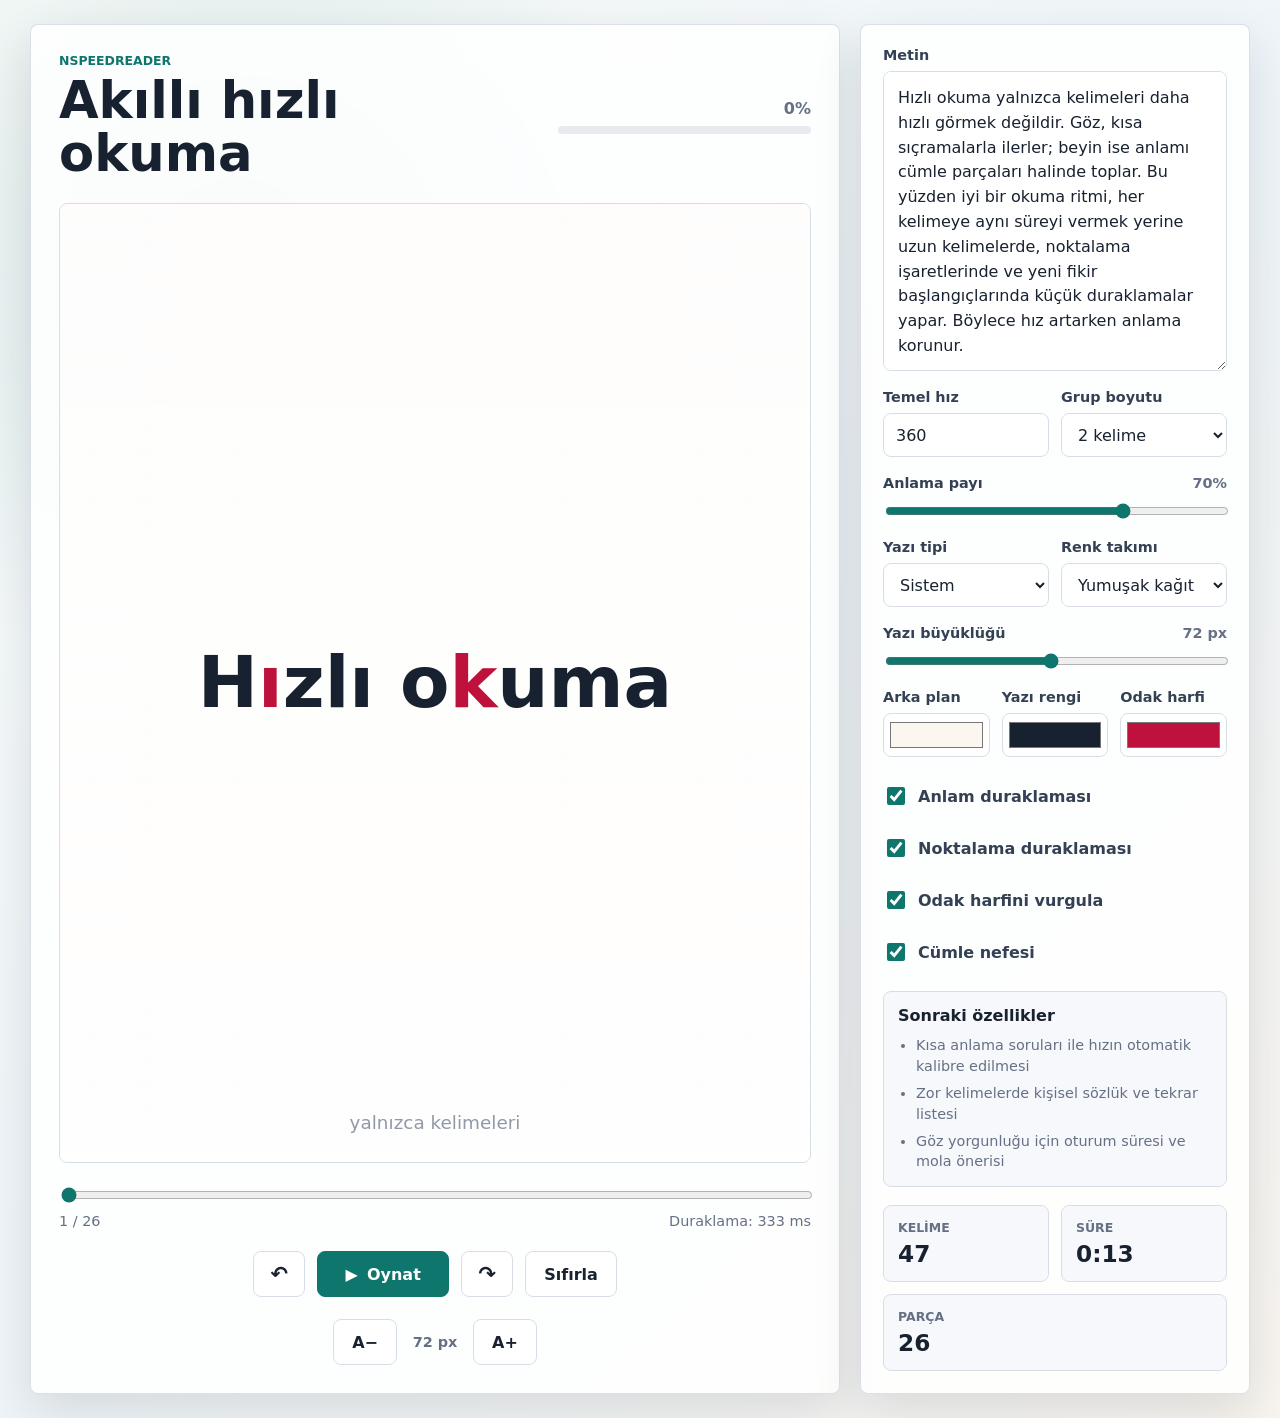
==== public/index.html @ 37d138a9 "Add Wrangler config and serve static files from public/ Cloudflare Workers Builds failed because the" ====
<!doctype html>
<html lang="tr">
  <head>
    <meta charset="utf-8" />
    <meta name="viewport" content="width=device-width, initial-scale=1" />
    <title>NSpeedReader</title>
    <link rel="stylesheet" href="styles.css" />
  </head>
  <body>
    <main class="app-shell">
      <section class="reader-panel" aria-label="Okuma paneli">
        <header class="topbar">
          <div>
            <p class="eyebrow">NSpeedReader</p>
            <h1>Akıllı hızlı okuma</h1>
          </div>
          <div class="progress-card" aria-label="İlerleme">
            <span id="progressLabel">0%</span>
            <div class="progress-track">
              <div id="progressBar" class="progress-fill"></div>
            </div>
          </div>
        </header>

        <div class="stage" aria-live="polite">
          <div id="previousText" class="context previous"></div>
          <div id="wordDisplay" class="word-display">Başlat</div>
          <div id="nextText" class="context next"></div>
        </div>

        <div class="timeline">
          <input id="positionSlider" type="range" min="0" max="0" value="0" aria-label="Konum" />
          <div class="meta-row">
            <span id="positionLabel">0 / 0</span>
            <span id="pauseLabel">Duraklama: 0 ms</span>
          </div>
        </div>

        <div class="controls" aria-label="Kontroller">
          <button id="backBtn" class="icon-button" type="button" title="Geri al" aria-label="Geri al">
            <span aria-hidden="true">↶</span>
          </button>
          <button id="playBtn" class="primary-button" type="button">
            <span id="playIcon" aria-hidden="true">▶</span>
            <span id="playText">Oynat</span>
          </button>
          <button id="forwardBtn" class="icon-button" type="button" title="İleri al" aria-label="İleri al">
            <span aria-hidden="true">↷</span>
          </button>
          <button id="resetBtn" class="ghost-button" type="button">Sıfırla</button>
        </div>

        <div class="quick-bar" aria-label="Hızlı ayarlar">
          <button id="fontDownBtn" class="ghost-button" type="button" aria-label="Yazıyı küçült">A−</button>
          <span id="quickFontSize" class="quick-size">72 px</span>
          <button id="fontUpBtn" class="ghost-button" type="button" aria-label="Yazıyı büyüt">A+</button>
          <button id="settingsToggle" class="ghost-button settings-toggle" type="button" aria-expanded="false" aria-controls="settingsPanel">☰ Ayarlar</button>
        </div>
      </section>

      <div id="settingsBackdrop" class="settings-backdrop" hidden></div>
      <aside id="settingsPanel" class="settings-panel" aria-label="Ayarlar">
        <div class="sheet-header">
          <strong>Ayarlar</strong>
          <button id="settingsClose" class="ghost-button" type="button" aria-label="Ayarları kapat">Kapat</button>
        </div>
        <label class="field-block">
          <span>Metin</span>
          <textarea id="sourceText" spellcheck="false"></textarea>
        </label>

        <div class="setting-grid">
          <label class="field-block">
            <span>Temel hız</span>
            <input id="wpmInput" type="number" min="80" max="900" step="10" value="360" />
          </label>
          <label class="field-block">
            <span>Grup boyutu</span>
            <select id="groupSize">
              <option value="1">1 kelime</option>
              <option value="2" selected>2 kelime</option>
              <option value="3">3 kelime</option>
              <option value="auto">Otomatik</option>
            </select>
          </label>
        </div>

        <div class="slider-block">
          <div class="slider-label">
            <span>Anlama payı</span>
            <strong id="comprehensionValue">70%</strong>
          </div>
          <input id="comprehensionInput" type="range" min="0" max="100" value="70" />
        </div>

        <div class="setting-grid">
          <label class="field-block">
            <span>Yazı tipi</span>
            <select id="fontFamilyInput">
              <option value="system" selected>Sistem</option>
              <option value="serif">Serif</option>
              <option value="mono">Mono</option>
              <option value="dyslexic">Disleksi dostu</option>
            </select>
          </label>
          <label class="field-block">
            <span>Renk takımı</span>
            <select id="themeInput">
              <option value="paper" selected>Yumuşak kağıt</option>
              <option value="warm">Sıcak krem</option>
              <option value="sage">Adaçayı</option>
              <option value="night">Gece</option>
              <option value="custom">Özel</option>
            </select>
          </label>
        </div>

        <div class="slider-block">
          <div class="slider-label">
            <span>Yazı büyüklüğü</span>
            <strong id="fontSizeValue">72 px</strong>
          </div>
          <input id="fontSizeInput" type="range" min="20" max="128" step="2" value="72" />
        </div>

        <div class="color-grid">
          <label class="field-block">
            <span>Arka plan</span>
            <input id="backgroundColorInput" type="color" value="#fbf7ef" />
          </label>
          <label class="field-block">
            <span>Yazı rengi</span>
            <input id="textColorInput" type="color" value="#18212f" />
          </label>
          <label class="field-block">
            <span>Odak harfi</span>
            <input id="focusColorInput" type="color" value="#be123c" />
          </label>
        </div>

        <div class="toggle-row">
          <label>
            <input id="semanticPauseInput" type="checkbox" checked />
            <span>Anlam duraklaması</span>
          </label>
          <label>
            <input id="punctuationPauseInput" type="checkbox" checked />
            <span>Noktalama duraklaması</span>
          </label>
          <label>
            <input id="focusLetterInput" type="checkbox" checked />
            <span>Odak harfini vurgula</span>
          </label>
          <label>
            <input id="breathingPauseInput" type="checkbox" checked />
            <span>Cümle nefesi</span>
          </label>
        </div>

        <section class="suggestion-panel" aria-label="Geliştirme önerileri">
          <h2>Sonraki özellikler</h2>
          <ul>
            <li>Kısa anlama soruları ile hızın otomatik kalibre edilmesi</li>
            <li>Zor kelimelerde kişisel sözlük ve tekrar listesi</li>
            <li>Göz yorgunluğu için oturum süresi ve mola önerisi</li>
          </ul>
        </section>

        <div class="stats-grid" aria-label="Okuma istatistikleri">
          <div>
            <span>Kelime</span>
            <strong id="wordCount">0</strong>
          </div>
          <div>
            <span>Süre</span>
            <strong id="durationLabel">0:00</strong>
          </div>
          <div>
            <span>Parça</span>
            <strong id="chunkCount">0</strong>
          </div>
        </div>
      </aside>
    </main>

    <script src="app.js"></script>
  </body>
</html>
---- public/styles.css ----
:root {
  color-scheme: light;
  --ink: #18212f;
  --muted: #667085;
  --line: #d8dde6;
  --surface: #f6f8fb;
  --panel: #ffffff;
  --page-start: #f7faf8;
  --page-mid: #eef4f8;
  --page-end: #f8f4ef;
  --reader-bg: #fbf7ef;
  --reader-text: #18212f;
  --reader-context: rgba(102, 112, 133, 0.72);
  --focus-letter: #be123c;
  --reader-font: Inter, ui-sans-serif, system-ui, -apple-system, BlinkMacSystemFont, "Segoe UI", sans-serif;
  --reader-size: 72px;
  --accent: #0f766e;
  --accent-strong: #115e59;
  --warm: #d97706;
  --danger: #be123c;
  --shadow: 0 18px 48px rgba(21, 32, 50, 0.12);
}

* {
  box-sizing: border-box;
}

body {
  margin: 0;
  min-height: 100vh;
  font-family: Inter, ui-sans-serif, system-ui, -apple-system, BlinkMacSystemFont, "Segoe UI", sans-serif;
  color: var(--ink);
  background:
    radial-gradient(circle at 18% 18%, rgba(15, 118, 110, 0.12), transparent 28%),
    linear-gradient(135deg, var(--page-start) 0%, var(--page-mid) 52%, var(--page-end) 100%);
}

button,
input,
textarea,
select {
  font: inherit;
}

button {
  cursor: pointer;
}

.app-shell {
  width: min(1220px, calc(100vw - 32px));
  min-height: calc(100vh - 48px);
  margin: 24px auto;
  display: grid;
  grid-template-columns: minmax(0, 1fr) 390px;
  gap: 20px;
  align-items: stretch;
}

.reader-panel,
.settings-panel {
  background: rgba(255, 255, 255, 0.86);
  border: 1px solid rgba(216, 221, 230, 0.9);
  box-shadow: var(--shadow);
  backdrop-filter: blur(18px);
}

.reader-panel {
  min-height: 680px;
  border-radius: 8px;
  padding: 28px;
  display: grid;
  grid-template-rows: auto minmax(260px, 1fr) auto auto;
  gap: 22px;
}

.settings-panel {
  border-radius: 8px;
  padding: 22px;
  display: flex;
  flex-direction: column;
  gap: 18px;
}

.topbar {
  display: flex;
  align-items: center;
  justify-content: space-between;
  gap: 20px;
}

.eyebrow {
  margin: 0 0 6px;
  color: var(--accent);
  font-size: 0.78rem;
  font-weight: 800;
  text-transform: uppercase;
}

h1 {
  margin: 0;
  font-size: clamp(1.85rem, 4vw, 3.3rem);
  line-height: 1.04;
  letter-spacing: 0;
}

.progress-card {
  width: min(260px, 35vw);
  display: grid;
  gap: 8px;
  color: var(--muted);
  font-weight: 700;
  text-align: right;
}

.progress-track {
  height: 8px;
  background: #e7ebf0;
  border-radius: 999px;
  overflow: hidden;
}

.progress-fill {
  width: 0%;
  height: 100%;
  background: linear-gradient(90deg, var(--accent), var(--warm));
}

.stage {
  position: relative;
  border-radius: 8px;
  border: 1px solid var(--line);
  background:
    linear-gradient(180deg, rgba(255, 255, 255, 0.78), rgba(255, 255, 255, 0.94)),
    linear-gradient(0deg, var(--reader-bg), var(--reader-bg));
  display: grid;
  place-items: center;
  padding: 38px;
  overflow: hidden;
}

.stage::before {
  content: "";
  position: absolute;
  inset: 0;
  pointer-events: none;
  background:
    linear-gradient(90deg, rgba(255, 255, 255, 0.24), transparent 34%, transparent 66%, rgba(255, 255, 255, 0.24)),
    linear-gradient(180deg, rgba(255, 255, 255, 0.16), transparent 28%, transparent 72%, rgba(255, 255, 255, 0.16));
}

.word-display {
  position: relative;
  z-index: 1;
  width: 100%;
  min-height: 120px;
  display: flex;
  flex-wrap: wrap;
  align-items: center;
  justify-content: center;
  text-align: center;
  color: var(--reader-text);
  font-family: var(--reader-font);
  font-size: clamp(20px, var(--reader-size), 128px);
  font-weight: 850;
  line-height: 1.05;
  letter-spacing: 0;
  overflow-wrap: anywhere;
}

.word-token {
  display: inline-block;
  white-space: nowrap;
}

.word-space {
  display: inline-block;
  width: 0.36em;
}

.focus-letter {
  color: var(--focus-letter);
}

.context {
  position: absolute;
  z-index: 1;
  left: 30px;
  right: 30px;
  color: var(--reader-context);
  font-family: var(--reader-font);
  font-size: clamp(0.95rem, 2vw, 1.15rem);
  text-align: center;
  min-height: 28px;
  white-space: nowrap;
  overflow: hidden;
  text-overflow: ellipsis;
}

.previous {
  top: 22px;
}

.next {
  bottom: 22px;
}

.timeline {
  display: grid;
  gap: 8px;
}

input[type="range"] {
  width: 100%;
  accent-color: var(--accent);
}

.meta-row,
.slider-label {
  display: flex;
  justify-content: space-between;
  gap: 12px;
  color: var(--muted);
  font-size: 0.9rem;
}

.controls {
  display: flex;
  align-items: center;
  justify-content: center;
  gap: 12px;
  flex-wrap: wrap;
}

.icon-button,
.primary-button,
.ghost-button {
  min-height: 46px;
  border-radius: 8px;
  border: 1px solid var(--line);
  background: #fff;
  color: var(--ink);
  font-weight: 800;
  transition: transform 160ms ease, background 160ms ease, border-color 160ms ease;
}

.icon-button {
  width: 52px;
  font-size: 1.3rem;
}

.primary-button {
  min-width: 132px;
  display: inline-flex;
  align-items: center;
  justify-content: center;
  gap: 9px;
  background: var(--accent);
  border-color: var(--accent);
  color: #fff;
}

.ghost-button {
  padding: 0 18px;
}

.icon-button:hover,
.primary-button:hover,
.ghost-button:hover {
  transform: translateY(-1px);
  border-color: var(--accent);
}

.primary-button:hover {
  background: var(--accent-strong);
}

.field-block {
  display: grid;
  gap: 8px;
}

.field-block span,
.slider-label span {
  color: #344054;
  font-size: 0.9rem;
  font-weight: 800;
}

textarea,
select,
input[type="number"],
input[type="color"] {
  width: 100%;
  border: 1px solid var(--line);
  border-radius: 8px;
  background: #fff;
  color: var(--ink);
  outline: none;
}

textarea {
  min-height: 300px;
  resize: vertical;
  padding: 14px;
  line-height: 1.55;
}

select,
input[type="number"],
input[type="color"] {
  min-height: 44px;
  padding: 0 12px;
}

input[type="color"] {
  padding: 4px;
}

textarea:focus,
select:focus,
input[type="number"]:focus,
input[type="color"]:focus {
  border-color: var(--accent);
  box-shadow: 0 0 0 3px rgba(15, 118, 110, 0.12);
}

.setting-grid,
.stats-grid,
.color-grid {
  display: grid;
  grid-template-columns: 1fr 1fr;
  gap: 12px;
}

.color-grid {
  grid-template-columns: repeat(3, 1fr);
}

.slider-block {
  display: grid;
  gap: 10px;
}

.toggle-row {
  display: grid;
  gap: 10px;
}

.toggle-row label {
  display: flex;
  align-items: center;
  gap: 10px;
  min-height: 42px;
  color: #344054;
  font-weight: 700;
}

.toggle-row input {
  width: 18px;
  height: 18px;
  accent-color: var(--accent);
}

.stats-grid {
  margin-top: auto;
}

.suggestion-panel {
  border: 1px solid var(--line);
  border-radius: 8px;
  padding: 14px;
  background: var(--surface);
}

.suggestion-panel h2 {
  margin: 0 0 10px;
  font-size: 1rem;
}

.suggestion-panel ul {
  margin: 0;
  padding-left: 18px;
  color: var(--muted);
  font-size: 0.9rem;
  line-height: 1.45;
}

.suggestion-panel li + li {
  margin-top: 6px;
}

.stats-grid div {
  border: 1px solid var(--line);
  border-radius: 8px;
  padding: 14px;
  background: var(--surface);
}

.stats-grid span {
  display: block;
  color: var(--muted);
  font-size: 0.78rem;
  font-weight: 800;
  text-transform: uppercase;
}

.stats-grid strong {
  display: block;
  margin-top: 5px;
  font-size: 1.45rem;
}

.stats-grid div:last-child {
  grid-column: 1 / -1;
}

.quick-bar {
  display: flex;
  align-items: center;
  justify-content: center;
  gap: 10px;
}

.quick-bar .ghost-button {
  min-width: 52px;
}

.quick-size {
  min-width: 56px;
  text-align: center;
  color: var(--muted);
  font-weight: 700;
  font-size: 0.9rem;
}

.settings-toggle,
.sheet-header,
.settings-backdrop {
  display: none;
}

@media (max-width: 940px) {
  .app-shell {
    grid-template-columns: 1fr;
  }

  .reader-panel {
    min-height: 560px;
  }

  .settings-toggle {
    display: inline-flex;
    align-items: center;
    margin-left: auto;
  }

  .settings-panel {
    position: fixed;
    left: 0;
    right: 0;
    bottom: 0;
    z-index: 20;
    max-height: 42vh;
    overflow-y: auto;
    overscroll-behavior: contain;
    border-radius: 16px 16px 0 0;
    background: var(--panel);
    transform: translateY(105%);
    visibility: hidden;
    transition: transform 220ms ease, visibility 220ms;
  }

  .settings-open .settings-panel {
    transform: translateY(0);
    visibility: visible;
  }

  .sheet-header {
    position: sticky;
    top: -22px;
    margin: -22px -22px 0;
    padding: 14px 22px;
    display: flex;
    align-items: center;
    justify-content: space-between;
    background: var(--panel);
    border-bottom: 1px solid var(--line);
    z-index: 1;
  }

  .settings-backdrop {
    position: fixed;
    inset: 0;
    z-index: 10;
    background: transparent;
  }

  .settings-open .settings-backdrop:not([hidden]) {
    display: block;
  }
}

@media (max-width: 620px) {
  .app-shell {
    width: min(100vw - 20px, 1220px);
    margin: 10px auto;
  }

  .reader-panel,
  .settings-panel {
    padding: 16px;
  }

  .reader-panel {
    min-height: calc(100vh - 20px);
    grid-template-rows: auto minmax(200px, 1fr) auto auto auto;
    gap: 16px;
  }

  .sheet-header {
    top: -16px;
    margin: -16px -16px 0;
    padding: 12px 16px;
  }

  .quick-bar {
    flex-wrap: wrap;
  }

  h1 {
    font-size: 1.5rem;
  }

  .word-space {
    width: 0.3em;
  }

  .topbar {
    align-items: flex-start;
    flex-direction: column;
  }

  .progress-card {
    width: 100%;
    text-align: left;
  }

  .stage {
    padding: 28px 18px;
  }

  .context {
    left: 18px;
    right: 18px;
  }

  .setting-grid {
    grid-template-columns: 1fr;
  }

  .color-grid {
    grid-template-columns: 1fr;
  }
}
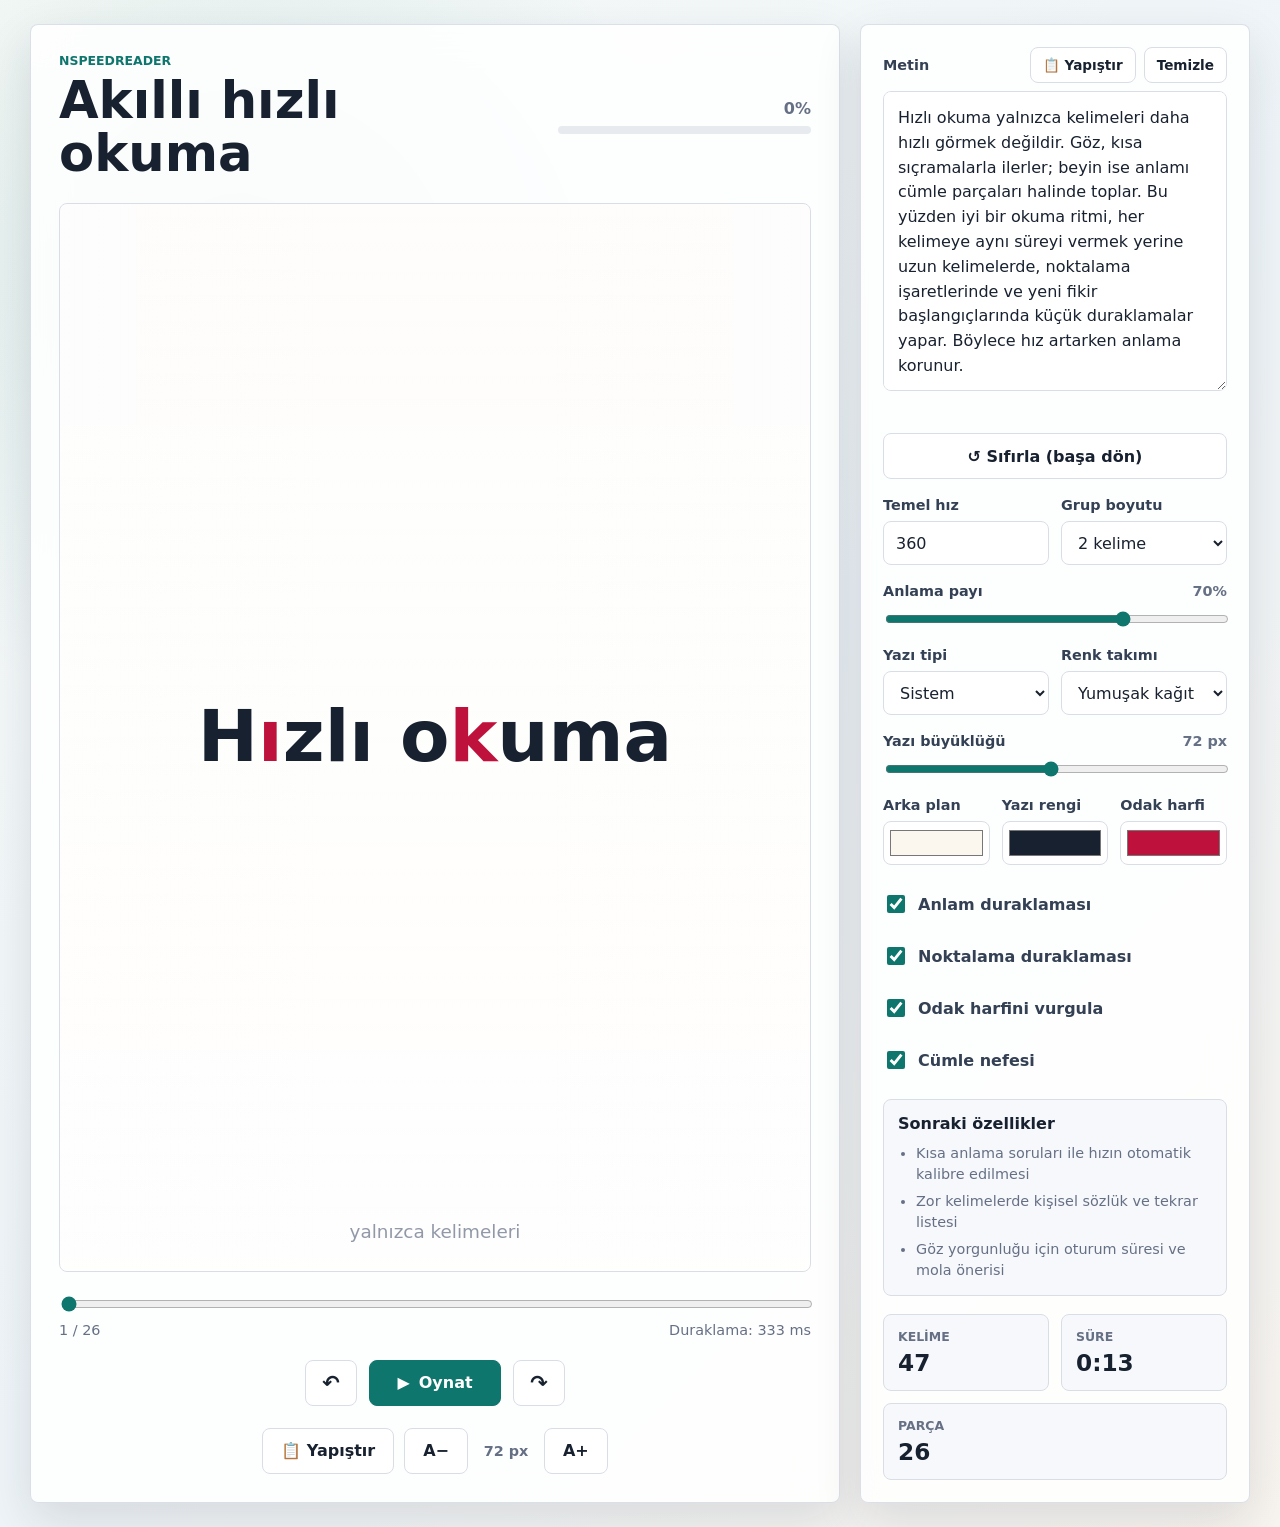
==== commit 59679f8b: "Add paste/clear text actions and move reset to settings Co-Authored-By: Claude Sonnet 5.5 <noreply@a" ====
--- a/public/index.html
+++ b/public/index.html
@@ -47,10 +47,10 @@
           <button id="forwardBtn" class="icon-button" type="button" title="İleri al" aria-label="İleri al">
             <span aria-hidden="true">↷</span>
           </button>
-          <button id="resetBtn" class="ghost-button" type="button">Sıfırla</button>
         </div>
 
         <div class="quick-bar" aria-label="Hızlı ayarlar">
+          <button id="quickPasteBtn" class="ghost-button" type="button">📋 Yapıştır</button>
           <button id="fontDownBtn" class="ghost-button" type="button" aria-label="Yazıyı küçült">A−</button>
           <span id="quickFontSize" class="quick-size">72 px</span>
           <button id="fontUpBtn" class="ghost-button" type="button" aria-label="Yazıyı büyüt">A+</button>
@@ -64,10 +64,19 @@
           <strong>Ayarlar</strong>
           <button id="settingsClose" class="ghost-button" type="button" aria-label="Ayarları kapat">Kapat</button>
         </div>
-        <label class="field-block">
-          <span>Metin</span>
+        <div class="field-block">
+          <div class="field-head">
+            <label for="sourceText">Metin</label>
+            <div class="field-actions">
+              <button id="pasteBtn" class="ghost-button small" type="button">📋 Yapıştır</button>
+              <button id="clearBtn" class="ghost-button small" type="button">Temizle</button>
+            </div>
+          </div>
           <textarea id="sourceText" spellcheck="false"></textarea>
-        </label>
+          <p id="textStatus" class="text-status" role="status"></p>
+        </div>
+
+        <button id="resetBtn" class="ghost-button" type="button">↺ Sıfırla (başa dön)</button>
 
         <div class="setting-grid">
           <label class="field-block">
--- a/public/styles.css
+++ b/public/styles.css
@@ -562,3 +562,34 @@
     grid-template-columns: 1fr;
   }
 }
+
+.field-head {
+  display: flex;
+  align-items: center;
+  justify-content: space-between;
+  gap: 8px;
+}
+
+.field-head label {
+  color: #344054;
+  font-size: 0.9rem;
+  font-weight: 800;
+}
+
+.field-actions {
+  display: flex;
+  gap: 8px;
+}
+
+.ghost-button.small {
+  min-height: 36px;
+  padding: 0 12px;
+  font-size: 0.85rem;
+}
+
+.text-status {
+  min-height: 1.2em;
+  margin: 0;
+  color: var(--muted);
+  font-size: 0.85rem;
+}
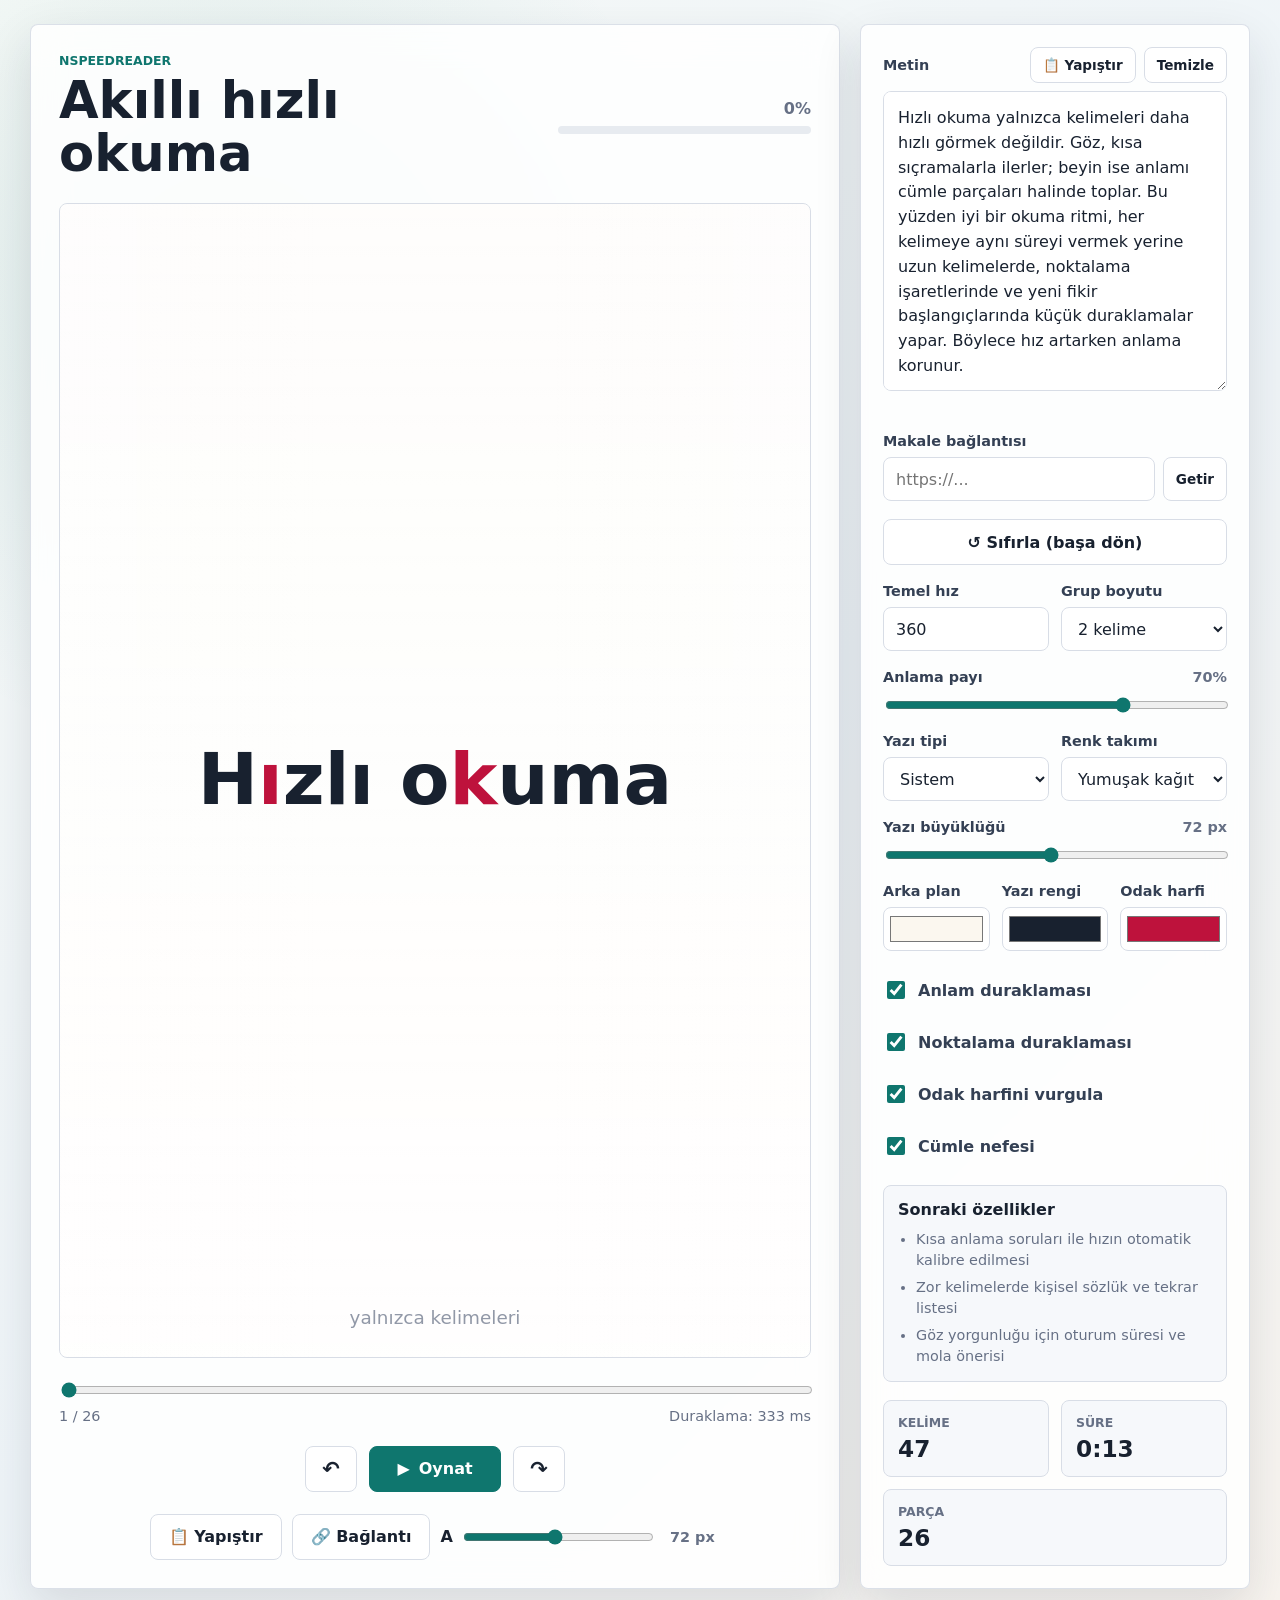
==== commit 90ecb93a: "Fix paste fallbacks, add font size slider and article URL import Co-Authored-By: Claude Sonnet 5.5 <" ====
--- a/public/index.html
+++ b/public/index.html
@@ -51,9 +51,12 @@
 
         <div class="quick-bar" aria-label="Hızlı ayarlar">
           <button id="quickPasteBtn" class="ghost-button" type="button">📋 Yapıştır</button>
-          <button id="fontDownBtn" class="ghost-button" type="button" aria-label="Yazıyı küçült">A−</button>
-          <span id="quickFontSize" class="quick-size">72 px</span>
-          <button id="fontUpBtn" class="ghost-button" type="button" aria-label="Yazıyı büyüt">A+</button>
+          <button id="quickUrlBtn" class="ghost-button" type="button">🔗 Bağlantı</button>
+          <label class="quick-font">
+            <span aria-hidden="true">A</span>
+            <input id="quickFontInput" type="range" min="20" max="128" step="2" value="72" aria-label="Yazı büyüklüğü" />
+            <span id="quickFontSize" class="quick-size">72 px</span>
+          </label>
           <button id="settingsToggle" class="ghost-button settings-toggle" type="button" aria-expanded="false" aria-controls="settingsPanel">☰ Ayarlar</button>
         </div>
       </section>
@@ -75,6 +78,14 @@
           <textarea id="sourceText" spellcheck="false"></textarea>
           <p id="textStatus" class="text-status" role="status"></p>
         </div>
+
+        <form id="urlForm" class="field-block">
+          <label for="urlInput">Makale bağlantısı</label>
+          <div class="url-row">
+            <input id="urlInput" type="url" inputmode="url" placeholder="https://..." autocomplete="off" />
+            <button id="urlBtn" class="ghost-button small" type="submit">Getir</button>
+          </div>
+        </form>
 
         <button id="resetBtn" class="ghost-button" type="button">↺ Sıfırla (başa dön)</button>
 
@@ -192,6 +203,7 @@
       </aside>
     </main>
 
+    <div id="toast" class="toast" role="status" aria-live="polite" hidden></div>
     <script src="app.js"></script>
   </body>
 </html>
--- a/public/styles.css
+++ b/public/styles.css
@@ -593,3 +593,58 @@
   color: var(--muted);
   font-size: 0.85rem;
 }
+
+.quick-font {
+  display: flex;
+  align-items: center;
+  gap: 8px;
+  flex: 1 1 180px;
+  max-width: 280px;
+  font-weight: 800;
+}
+
+.quick-font input[type="range"] {
+  flex: 1;
+  min-width: 0;
+}
+
+.url-row {
+  display: flex;
+  gap: 8px;
+}
+
+.url-row input {
+  flex: 1;
+  min-width: 0;
+  min-height: 44px;
+  padding: 0 12px;
+  border: 1px solid var(--line);
+  border-radius: 8px;
+  background: #fff;
+  color: var(--ink);
+}
+
+#urlForm > label {
+  color: #344054;
+  font-size: 0.9rem;
+  font-weight: 800;
+}
+
+.toast {
+  position: fixed;
+  left: 50%;
+  bottom: 20px;
+  z-index: 40;
+  transform: translateX(-50%);
+  max-width: calc(100vw - 32px);
+  padding: 10px 16px;
+  border-radius: 8px;
+  background: var(--ink);
+  color: #fff;
+  font-size: 0.9rem;
+  font-weight: 700;
+}
+
+.toast[hidden] {
+  display: none;
+}
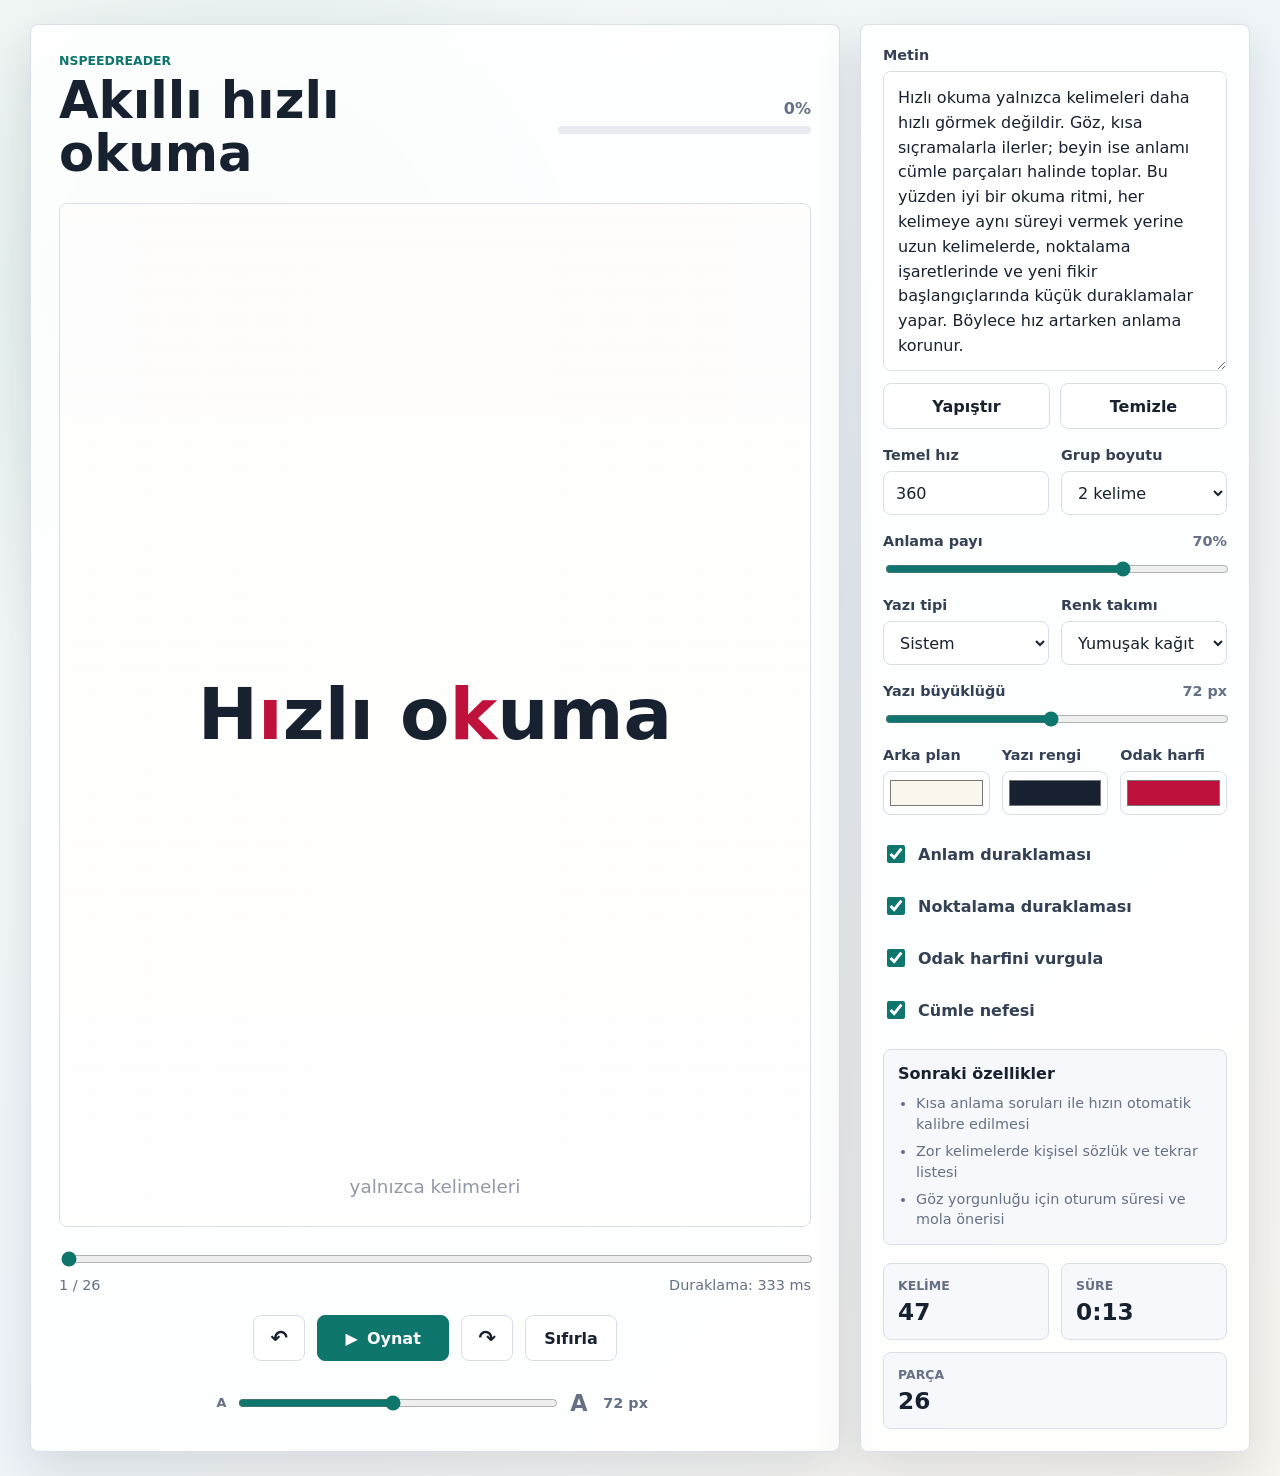
==== commit d9a9dffd: "Mobile UX: font size slider, text clear/paste, no page scrolling - Replace A-/A+ buttons with a rang" ====
--- a/public/index.html
+++ b/public/index.html
@@ -47,16 +47,14 @@
           <button id="forwardBtn" class="icon-button" type="button" title="İleri al" aria-label="İleri al">
             <span aria-hidden="true">↷</span>
           </button>
+          <button id="resetBtn" class="ghost-button" type="button">Sıfırla</button>
         </div>
 
         <div class="quick-bar" aria-label="Hızlı ayarlar">
-          <button id="quickPasteBtn" class="ghost-button" type="button">📋 Yapıştır</button>
-          <button id="quickUrlBtn" class="ghost-button" type="button">🔗 Bağlantı</button>
-          <label class="quick-font">
-            <span aria-hidden="true">A</span>
-            <input id="quickFontInput" type="range" min="20" max="128" step="2" value="72" aria-label="Yazı büyüklüğü" />
-            <span id="quickFontSize" class="quick-size">72 px</span>
-          </label>
+          <span class="quick-a quick-a-small" aria-hidden="true">A</span>
+          <input id="quickFontRange" class="quick-range" type="range" min="20" max="128" step="2" value="72" aria-label="Yazı büyüklüğü" />
+          <span class="quick-a quick-a-big" aria-hidden="true">A</span>
+          <span id="quickFontSize" class="quick-size">72 px</span>
           <button id="settingsToggle" class="ghost-button settings-toggle" type="button" aria-expanded="false" aria-controls="settingsPanel">☰ Ayarlar</button>
         </div>
       </section>
@@ -67,27 +65,14 @@
           <strong>Ayarlar</strong>
           <button id="settingsClose" class="ghost-button" type="button" aria-label="Ayarları kapat">Kapat</button>
         </div>
-        <div class="field-block">
-          <div class="field-head">
-            <label for="sourceText">Metin</label>
-            <div class="field-actions">
-              <button id="pasteBtn" class="ghost-button small" type="button">📋 Yapıştır</button>
-              <button id="clearBtn" class="ghost-button small" type="button">Temizle</button>
-            </div>
-          </div>
-          <textarea id="sourceText" spellcheck="false"></textarea>
-          <p id="textStatus" class="text-status" role="status"></p>
+        <label class="field-block">
+          <span>Metin</span>
+          <textarea id="sourceText" spellcheck="false" placeholder="Okumak istediğiniz metni buraya yapıştırın…"></textarea>
+        </label>
+        <div class="text-actions">
+          <button id="pasteBtn" class="ghost-button" type="button">Yapıştır</button>
+          <button id="clearBtn" class="ghost-button" type="button">Temizle</button>
         </div>
-
-        <form id="urlForm" class="field-block">
-          <label for="urlInput">Makale bağlantısı</label>
-          <div class="url-row">
-            <input id="urlInput" type="url" inputmode="url" placeholder="https://..." autocomplete="off" />
-            <button id="urlBtn" class="ghost-button small" type="submit">Getir</button>
-          </div>
-        </form>
-
-        <button id="resetBtn" class="ghost-button" type="button">↺ Sıfırla (başa dön)</button>
 
         <div class="setting-grid">
           <label class="field-block">
@@ -203,7 +188,6 @@
       </aside>
     </main>
 
-    <div id="toast" class="toast" role="status" aria-live="polite" hidden></div>
     <script src="app.js"></script>
   </body>
 </html>
--- a/public/styles.css
+++ b/public/styles.css
@@ -46,6 +46,24 @@
   cursor: pointer;
 }
 
+button,
+input,
+select,
+textarea,
+label {
+  touch-action: manipulation;
+}
+
+.text-actions {
+  display: flex;
+  gap: 10px;
+  margin-top: -6px;
+}
+
+.text-actions .ghost-button {
+  flex: 1;
+}
+
 .app-shell {
   width: min(1220px, calc(100vw - 32px));
   min-height: calc(100vh - 48px);
@@ -423,6 +441,27 @@
 
 .quick-bar .ghost-button {
   min-width: 52px;
+}
+
+.quick-range {
+  flex: 1 1 140px;
+  max-width: 320px;
+  min-width: 100px;
+  height: 36px;
+}
+
+.quick-a {
+  color: var(--muted);
+  font-weight: 800;
+  line-height: 1;
+}
+
+.quick-a-small {
+  font-size: 0.8rem;
+}
+
+.quick-a-big {
+  font-size: 1.4rem;
 }
 
 .quick-size {
@@ -511,10 +550,30 @@
     padding: 16px;
   }
 
+  body {
+    min-height: 0;
+    display: flow-root;
+  }
+
+  .app-shell {
+    min-height: 0;
+    height: calc(100dvh - 20px);
+  }
+
   .reader-panel {
-    min-height: calc(100vh - 20px);
-    grid-template-rows: auto minmax(200px, 1fr) auto auto auto;
-    gap: 16px;
+    min-height: 0;
+    height: 100%;
+    grid-template-rows: auto minmax(0, 1fr) auto auto auto;
+    gap: 12px;
+    padding: 14px;
+  }
+
+  .topbar {
+    gap: 8px;
+  }
+
+  .eyebrow {
+    display: none;
   }
 
   .sheet-header {
@@ -525,6 +584,13 @@
 
   .quick-bar {
     flex-wrap: wrap;
+    row-gap: 8px;
+  }
+
+  .settings-toggle {
+    flex: 1 0 100%;
+    justify-content: center;
+    margin-left: 0;
   }
 
   h1 {
@@ -562,89 +628,3 @@
     grid-template-columns: 1fr;
   }
 }
-
-.field-head {
-  display: flex;
-  align-items: center;
-  justify-content: space-between;
-  gap: 8px;
-}
-
-.field-head label {
-  color: #344054;
-  font-size: 0.9rem;
-  font-weight: 800;
-}
-
-.field-actions {
-  display: flex;
-  gap: 8px;
-}
-
-.ghost-button.small {
-  min-height: 36px;
-  padding: 0 12px;
-  font-size: 0.85rem;
-}
-
-.text-status {
-  min-height: 1.2em;
-  margin: 0;
-  color: var(--muted);
-  font-size: 0.85rem;
-}
-
-.quick-font {
-  display: flex;
-  align-items: center;
-  gap: 8px;
-  flex: 1 1 180px;
-  max-width: 280px;
-  font-weight: 800;
-}
-
-.quick-font input[type="range"] {
-  flex: 1;
-  min-width: 0;
-}
-
-.url-row {
-  display: flex;
-  gap: 8px;
-}
-
-.url-row input {
-  flex: 1;
-  min-width: 0;
-  min-height: 44px;
-  padding: 0 12px;
-  border: 1px solid var(--line);
-  border-radius: 8px;
-  background: #fff;
-  color: var(--ink);
-}
-
-#urlForm > label {
-  color: #344054;
-  font-size: 0.9rem;
-  font-weight: 800;
-}
-
-.toast {
-  position: fixed;
-  left: 50%;
-  bottom: 20px;
-  z-index: 40;
-  transform: translateX(-50%);
-  max-width: calc(100vw - 32px);
-  padding: 10px 16px;
-  border-radius: 8px;
-  background: var(--ink);
-  color: #fff;
-  font-size: 0.9rem;
-  font-weight: 700;
-}
-
-.toast[hidden] {
-  display: none;
-}
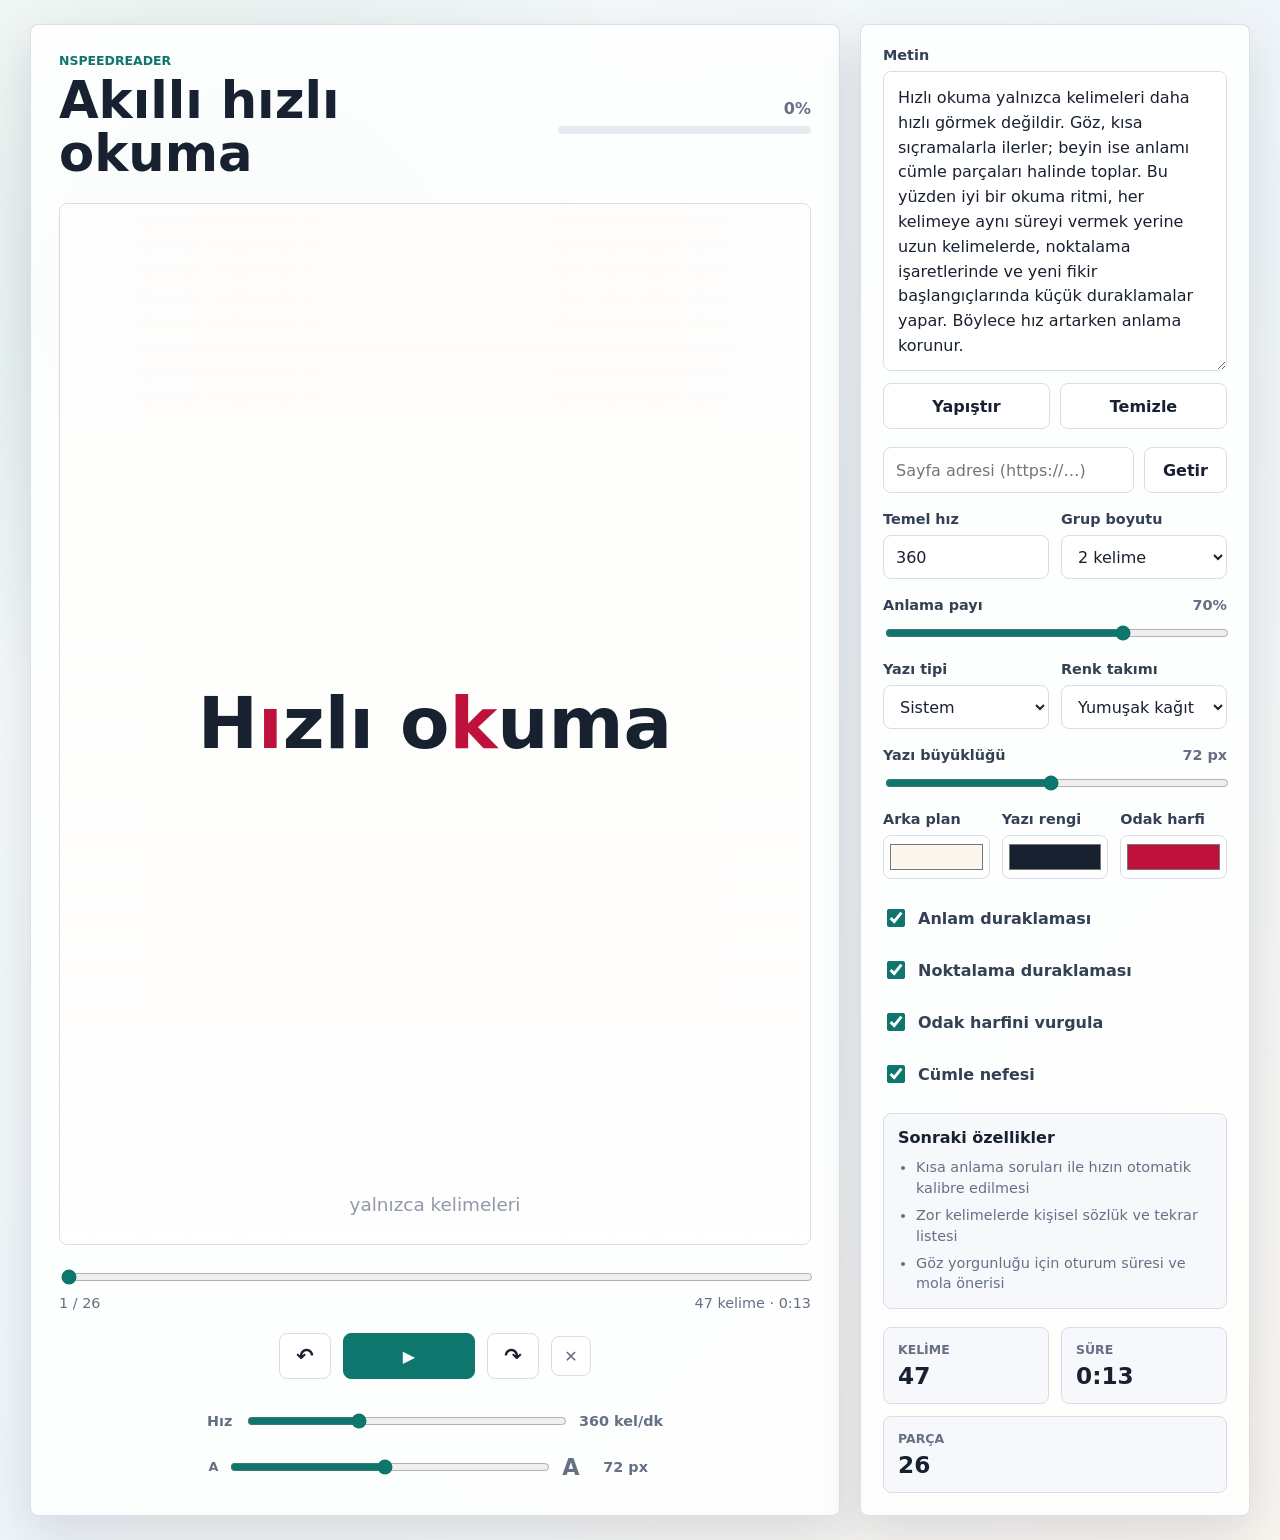
==== commit 74681fb0: "Home screen polish: compact reset, speed slider, mini stats, URL import - Reset now clears the text " ====
--- a/public/index.html
+++ b/public/index.html
@@ -32,7 +32,7 @@
           <input id="positionSlider" type="range" min="0" max="0" value="0" aria-label="Konum" />
           <div class="meta-row">
             <span id="positionLabel">0 / 0</span>
-            <span id="pauseLabel">Duraklama: 0 ms</span>
+            <span id="miniStats" class="mini-stats">0 kelime · 0:00</span>
           </div>
         </div>
 
@@ -40,22 +40,30 @@
           <button id="backBtn" class="icon-button" type="button" title="Geri al" aria-label="Geri al">
             <span aria-hidden="true">↶</span>
           </button>
-          <button id="playBtn" class="primary-button" type="button">
+          <button id="playBtn" class="primary-button" type="button" title="Oynat / Duraklat" aria-label="Oynat">
             <span id="playIcon" aria-hidden="true">▶</span>
-            <span id="playText">Oynat</span>
           </button>
           <button id="forwardBtn" class="icon-button" type="button" title="İleri al" aria-label="İleri al">
             <span aria-hidden="true">↷</span>
           </button>
-          <button id="resetBtn" class="ghost-button" type="button">Sıfırla</button>
+          <button id="resetBtn" class="icon-button reset-button" type="button" title="Sıfırla: metni temizle" aria-label="Sıfırla">
+            <span aria-hidden="true">✕</span>
+          </button>
         </div>
 
         <div class="quick-bar" aria-label="Hızlı ayarlar">
-          <span class="quick-a quick-a-small" aria-hidden="true">A</span>
-          <input id="quickFontRange" class="quick-range" type="range" min="20" max="128" step="2" value="72" aria-label="Yazı büyüklüğü" />
-          <span class="quick-a quick-a-big" aria-hidden="true">A</span>
-          <span id="quickFontSize" class="quick-size">72 px</span>
-          <button id="settingsToggle" class="ghost-button settings-toggle" type="button" aria-expanded="false" aria-controls="settingsPanel">☰ Ayarlar</button>
+          <div class="quick-row">
+            <span class="quick-label">Hız</span>
+            <input id="quickWpmRange" class="quick-range" type="range" min="80" max="900" step="10" value="360" aria-label="Okuma hızı" />
+            <span id="quickWpm" class="quick-size">360 kel/dk</span>
+          </div>
+          <div class="quick-row">
+            <span class="quick-a quick-a-small" aria-hidden="true">A</span>
+            <input id="quickFontRange" class="quick-range" type="range" min="20" max="128" step="2" value="72" aria-label="Yazı büyüklüğü" />
+            <span class="quick-a quick-a-big" aria-hidden="true">A</span>
+            <span id="quickFontSize" class="quick-size">72 px</span>
+            <button id="settingsToggle" class="ghost-button settings-toggle" type="button" aria-expanded="false" aria-controls="settingsPanel" aria-label="Ayarlar">☰</button>
+          </div>
         </div>
       </section>
 
@@ -73,6 +81,11 @@
           <button id="pasteBtn" class="ghost-button" type="button">Yapıştır</button>
           <button id="clearBtn" class="ghost-button" type="button">Temizle</button>
         </div>
+        <div class="url-import">
+          <input id="urlInput" type="url" inputmode="url" autocomplete="off" placeholder="Sayfa adresi (https://…)" aria-label="Sayfa adresi" />
+          <button id="urlBtn" class="ghost-button" type="button">Getir</button>
+        </div>
+        <p id="urlStatus" class="url-status" role="status" hidden></p>
 
         <div class="setting-grid">
           <label class="field-block">
--- a/public/styles.css
+++ b/public/styles.css
@@ -433,14 +433,60 @@
 }
 
 .quick-bar {
+  display: grid;
+  gap: 6px;
+}
+
+.quick-row {
   display: flex;
   align-items: center;
   justify-content: center;
   gap: 10px;
 }
 
-.quick-bar .ghost-button {
-  min-width: 52px;
+.quick-label {
+  min-width: 28px;
+  color: var(--muted);
+  font-weight: 800;
+  font-size: 0.9rem;
+}
+
+.quick-row .settings-toggle {
+  min-width: 46px;
+  min-height: 40px;
+  padding: 0 12px;
+}
+
+.mini-stats {
+  font-variant-numeric: tabular-nums;
+}
+
+.reset-button {
+  width: 40px;
+  min-height: 40px;
+  font-size: 1rem;
+  color: var(--muted);
+}
+
+.url-import {
+  display: flex;
+  gap: 10px;
+}
+
+.url-import input {
+  flex: 1;
+  min-width: 0;
+  min-height: 46px;
+  padding: 0 12px;
+  border: 1px solid var(--line);
+  border-radius: 8px;
+  font: inherit;
+}
+
+.url-status {
+  margin: -6px 0 0;
+  color: var(--muted);
+  font-size: 0.85rem;
 }
 
 .quick-range {
@@ -465,7 +511,7 @@
 }
 
 .quick-size {
-  min-width: 56px;
+  min-width: 72px;
   text-align: center;
   color: var(--muted);
   font-weight: 700;
@@ -490,7 +536,7 @@
   .settings-toggle {
     display: inline-flex;
     align-items: center;
-    margin-left: auto;
+    justify-content: center;
   }
 
   .settings-panel {
@@ -582,17 +628,6 @@
     padding: 12px 16px;
   }
 
-  .quick-bar {
-    flex-wrap: wrap;
-    row-gap: 8px;
-  }
-
-  .settings-toggle {
-    flex: 1 0 100%;
-    justify-content: center;
-    margin-left: 0;
-  }
-
   h1 {
     font-size: 1.5rem;
   }
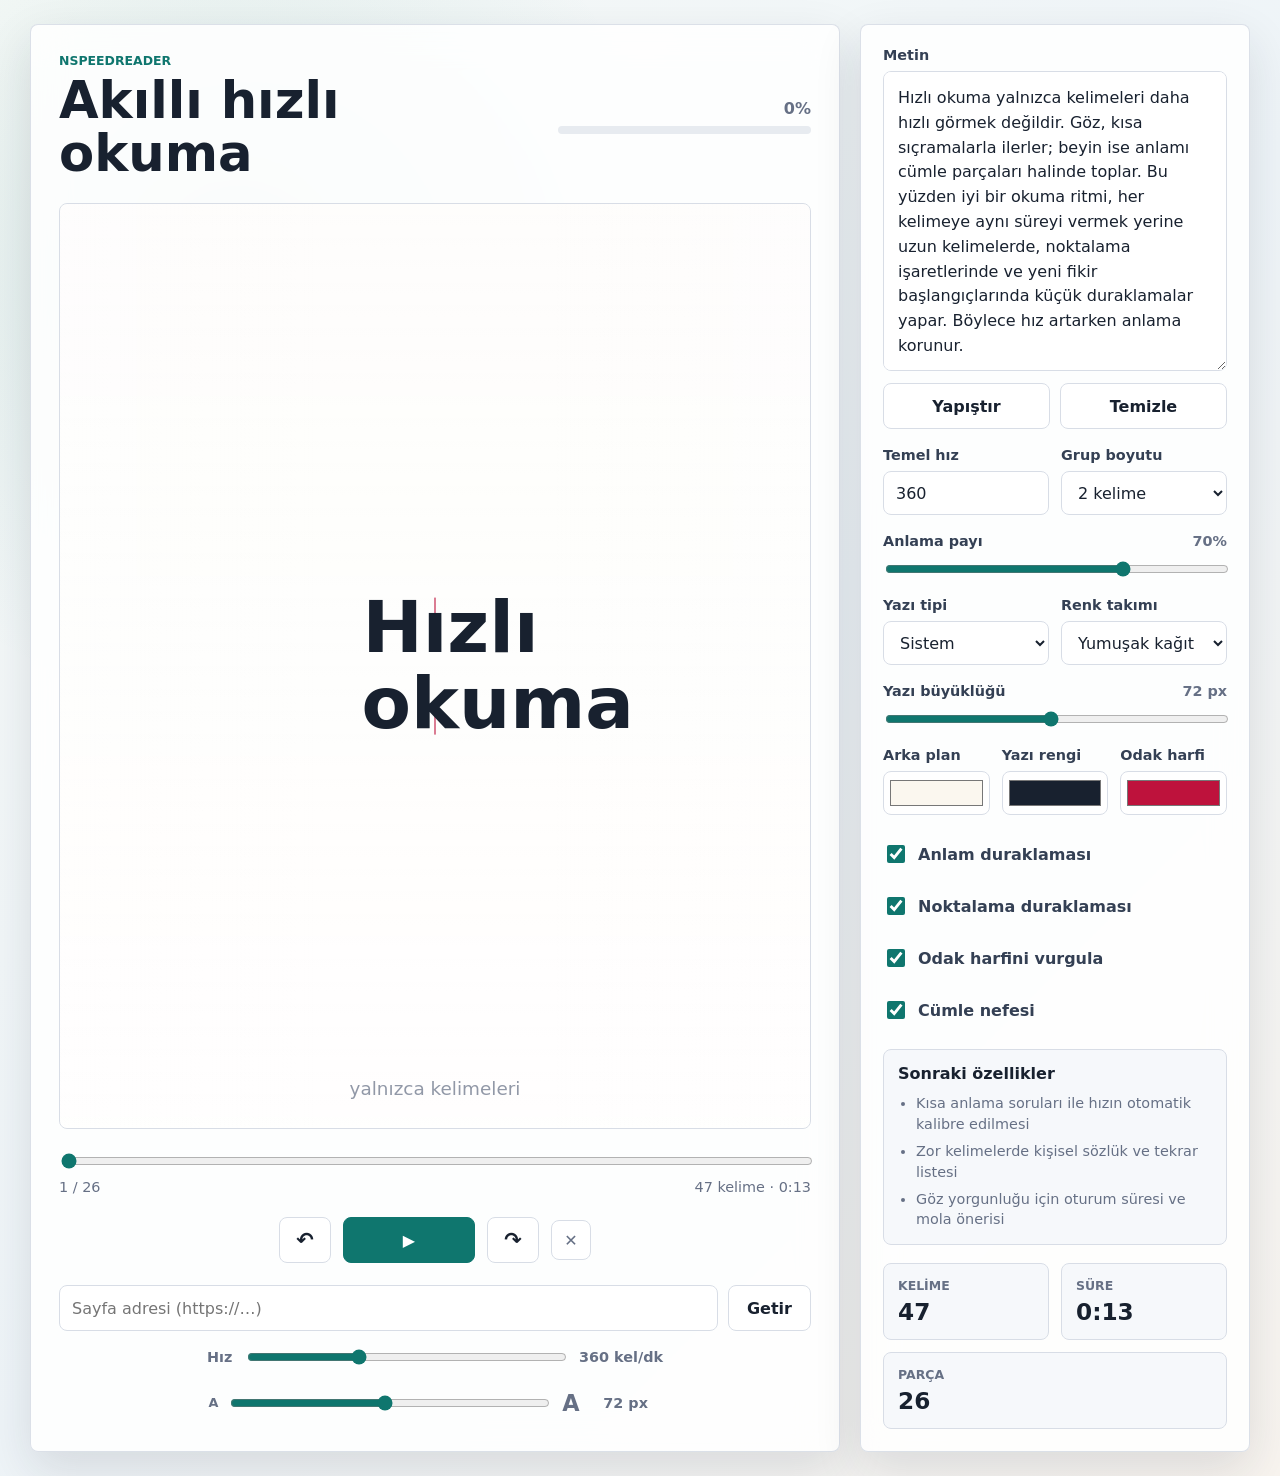
==== commit 87024704: "Fixed focus guide instead of red letter; URL import on home screen Co-Authored-By: Claude Sonnet 5.5" ====
--- a/public/index.html
+++ b/public/index.html
@@ -52,6 +52,11 @@
         </div>
 
         <div class="quick-bar" aria-label="Hızlı ayarlar">
+          <div class="url-import">
+          <input id="urlInput" type="url" inputmode="url" autocomplete="off" placeholder="Sayfa adresi (https://…)" aria-label="Sayfa adresi" />
+          <button id="urlBtn" class="ghost-button" type="button">Getir</button>
+        </div>
+        <p id="urlStatus" class="url-status" role="status" hidden></p>
           <div class="quick-row">
             <span class="quick-label">Hız</span>
             <input id="quickWpmRange" class="quick-range" type="range" min="80" max="900" step="10" value="360" aria-label="Okuma hızı" />
@@ -81,11 +86,6 @@
           <button id="pasteBtn" class="ghost-button" type="button">Yapıştır</button>
           <button id="clearBtn" class="ghost-button" type="button">Temizle</button>
         </div>
-        <div class="url-import">
-          <input id="urlInput" type="url" inputmode="url" autocomplete="off" placeholder="Sayfa adresi (https://…)" aria-label="Sayfa adresi" />
-          <button id="urlBtn" class="ghost-button" type="button">Getir</button>
-        </div>
-        <p id="urlStatus" class="url-status" role="status" hidden></p>
 
         <div class="setting-grid">
           <label class="field-block">
--- a/public/styles.css
+++ b/public/styles.css
@@ -195,8 +195,36 @@
   width: 0.36em;
 }
 
-.focus-letter {
-  color: var(--focus-letter);
+/* Sabit odak: kelimenin odak harfi her zaman ekranın tam ortasında durur,
+   renk değişmez; üst/alt işaretler gözü tek noktaya sabitler. */
+.word-display.pivot-mode {
+  flex-direction: column;
+  flex-wrap: nowrap;
+}
+
+.pivot-row {
+  display: grid;
+  grid-template-columns: 1fr auto 1fr;
+  align-items: center;
+  width: 100%;
+}
+
+.pivot-before { text-align: right; white-space: pre; }
+.pivot-after { text-align: left; white-space: pre; }
+.pivot-letter { text-align: center; }
+
+.stage:has(.pivot-mode)::after {
+  content: "";
+  position: absolute;
+  left: 50%;
+  top: 50%;
+  width: 2px;
+  height: min(calc(var(--reader-size) * 1.9), 90%);
+  transform: translate(-50%, -50%);
+  pointer-events: none;
+  z-index: 0;
+  background: linear-gradient(180deg, var(--focus-letter) 0 14%, transparent 14% 86%, var(--focus-letter) 86% 100%);
+  opacity: 0.55;
 }
 
 .context {
